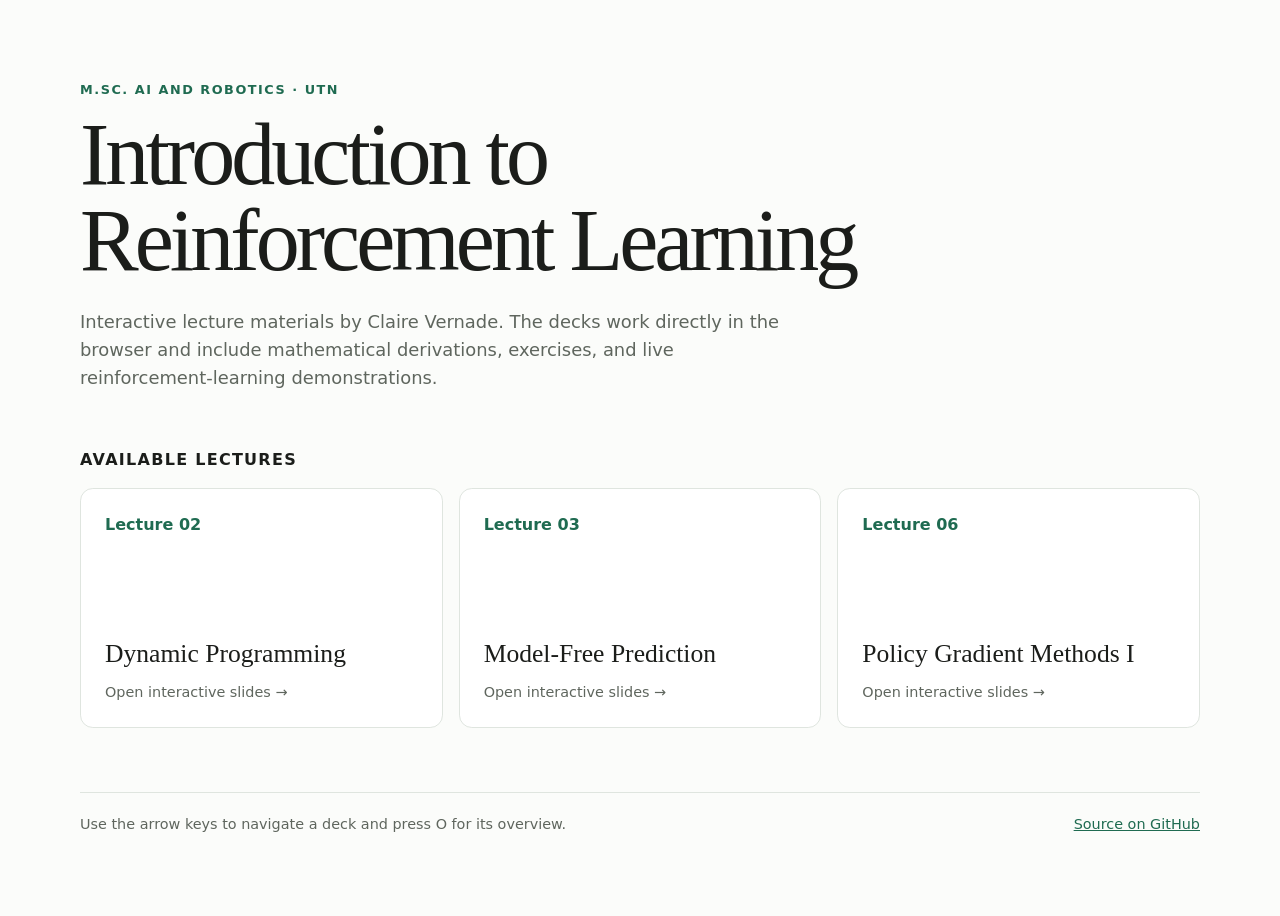
==== index.html @ d0aaf05c "Publish Introduction to Reinforcement Learning materials" ====
<!doctype html>
<html lang="en">
  <head>
    <meta charset="utf-8" />
    <meta name="viewport" content="width=device-width, initial-scale=1" />
    <meta name="description" content="Interactive lecture materials for Introduction to Reinforcement Learning at UTN." />
    <title>Introduction to Reinforcement Learning · Claire Vernade</title>
    <style>
      :root {
        color-scheme: light;
        --ink: #1b1d1a;
        --muted: #5f665e;
        --green: #1f6b51;
        --green-soft: #e9f2ed;
        --line: #dfe5df;
        --paper: #fbfcfa;
      }

      * {
        box-sizing: border-box;
      }

      body {
        margin: 0;
        background: var(--paper);
        color: var(--ink);
        font-family: Inter, ui-sans-serif, system-ui, -apple-system, BlinkMacSystemFont, "Segoe UI", sans-serif;
        line-height: 1.55;
      }

      main {
        width: min(70rem, calc(100% - 2rem));
        margin: 0 auto;
        padding: 5rem 0;
      }

      .eyebrow {
        margin: 0 0 0.75rem;
        color: var(--green);
        font-size: 0.8rem;
        font-weight: 750;
        letter-spacing: 0.12em;
        text-transform: uppercase;
      }

      h1 {
        max-width: 18ch;
        margin: 0;
        font-family: Georgia, "Times New Roman", serif;
        font-size: clamp(2.5rem, 7vw, 5.5rem);
        font-weight: 500;
        letter-spacing: -0.045em;
        line-height: 0.98;
      }

      .intro {
        max-width: 44rem;
        margin: 1.5rem 0 3.5rem;
        color: var(--muted);
        font-size: 1.12rem;
      }

      h2 {
        margin: 0 0 1rem;
        font-size: 1rem;
        letter-spacing: 0.08em;
        text-transform: uppercase;
      }

      .lectures {
        display: grid;
        grid-template-columns: repeat(3, minmax(0, 1fr));
        gap: 1rem;
      }

      .lecture {
        display: flex;
        min-height: 15rem;
        flex-direction: column;
        padding: 1.5rem;
        border: 1px solid var(--line);
        border-radius: 0.8rem;
        background: white;
        color: inherit;
        text-decoration: none;
        transition:
          transform 160ms ease,
          border-color 160ms ease,
          box-shadow 160ms ease;
      }

      .lecture:hover,
      .lecture:focus-visible {
        border-color: var(--green);
        box-shadow: 0 0.75rem 2rem rgb(31 107 81 / 10%);
        transform: translateY(-0.2rem);
      }

      .number {
        color: var(--green);
        font-weight: 700;
      }

      .lecture h3 {
        margin: auto 0 0.75rem;
        font-family: Georgia, "Times New Roman", serif;
        font-size: 1.6rem;
        font-weight: 500;
        line-height: 1.12;
      }

      .lecture span:last-child {
        color: var(--muted);
        font-size: 0.9rem;
      }

      footer {
        display: flex;
        justify-content: space-between;
        gap: 1rem;
        margin-top: 4rem;
        padding-top: 1.25rem;
        border-top: 1px solid var(--line);
        color: var(--muted);
        font-size: 0.9rem;
      }

      footer a {
        color: var(--green);
      }

      @media (max-width: 48rem) {
        main {
          padding: 3rem 0;
        }

        .lectures {
          grid-template-columns: 1fr;
        }

        .lecture {
          min-height: 11rem;
        }

        footer {
          flex-direction: column;
        }
      }
    </style>
  </head>
  <body>
    <main>
      <header>
        <p class="eyebrow">M.Sc. AI and Robotics · UTN</p>
        <h1>Introduction to Reinforcement Learning</h1>
        <p class="intro">
          Interactive lecture materials by Claire Vernade. The decks work directly in the browser and include mathematical derivations, exercises, and live reinforcement-learning demonstrations.
        </p>
      </header>

      <section aria-labelledby="available-lectures">
        <h2 id="available-lectures">Available lectures</h2>
        <div class="lectures">
          <a class="lecture" href="lecture-02-dynamic-programming/">
            <span class="number">Lecture 02</span>
            <h3>Dynamic Programming</h3>
            <span>Open interactive slides →</span>
          </a>
          <a class="lecture" href="lecture-03-model-free-prediction/">
            <span class="number">Lecture 03</span>
            <h3>Model-Free Prediction</h3>
            <span>Open interactive slides →</span>
          </a>
          <a class="lecture" href="lecture-06-policy-gradient-1/">
            <span class="number">Lecture 06</span>
            <h3>Policy Gradient Methods I</h3>
            <span>Open interactive slides →</span>
          </a>
        </div>
      </section>

      <footer>
        <span>Use the arrow keys to navigate a deck and press O for its overview.</span>
        <a href="https://github.com/vernadelab/intro-rl">Source on GitHub</a>
      </footer>
    </main>
  </body>
</html>
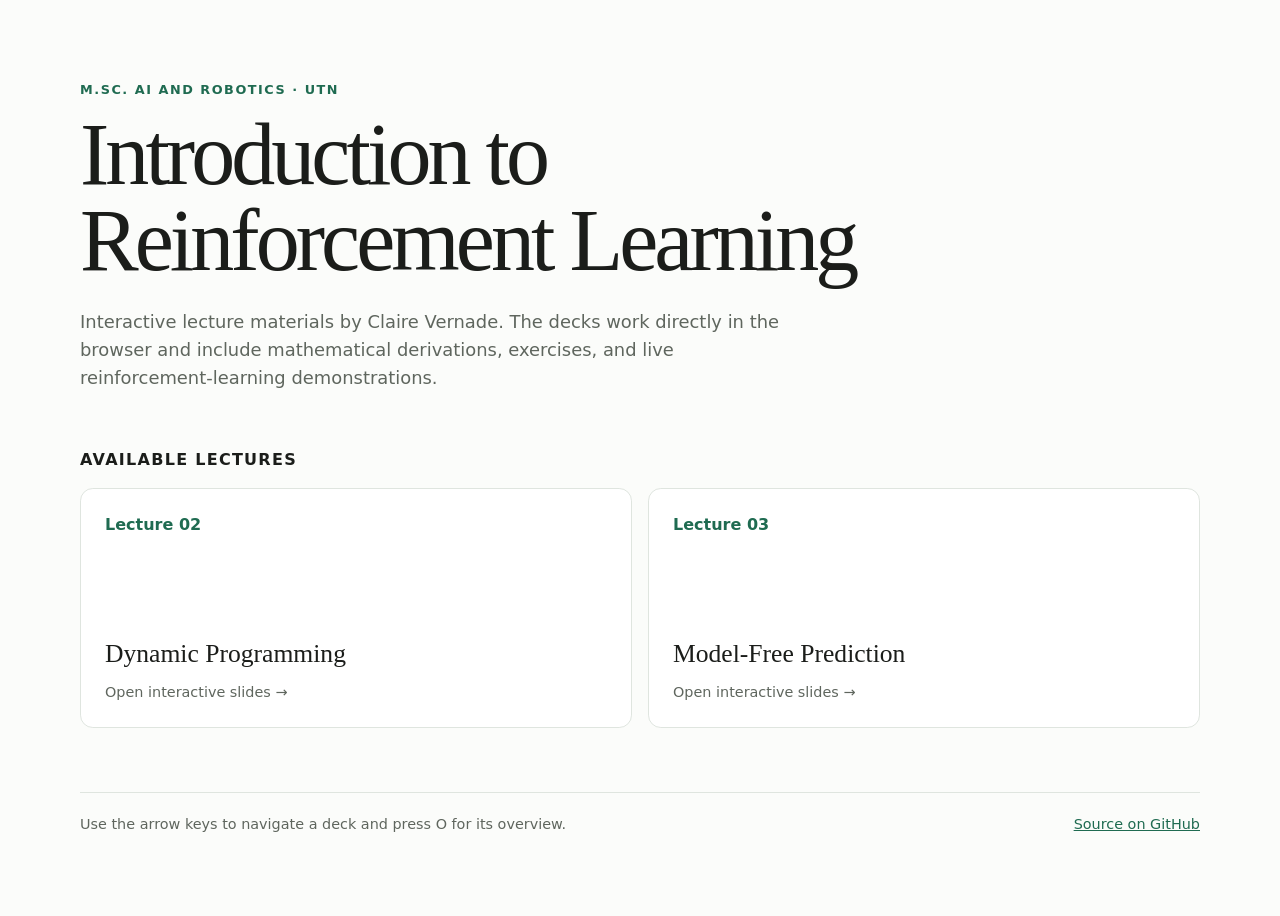
==== commit 288f67d0: "Hide unfinished policy gradient lecture" ====
--- a/index.html
+++ b/index.html
@@ -69,7 +69,7 @@
 
       .lectures {
         display: grid;
-        grid-template-columns: repeat(3, minmax(0, 1fr));
+        grid-template-columns: repeat(2, minmax(0, 1fr));
         gap: 1rem;
       }
 
@@ -171,11 +171,6 @@
             <h3>Model-Free Prediction</h3>
             <span>Open interactive slides →</span>
           </a>
-          <a class="lecture" href="lecture-06-policy-gradient-1/">
-            <span class="number">Lecture 06</span>
-            <h3>Policy Gradient Methods I</h3>
-            <span>Open interactive slides →</span>
-          </a>
         </div>
       </section>
 
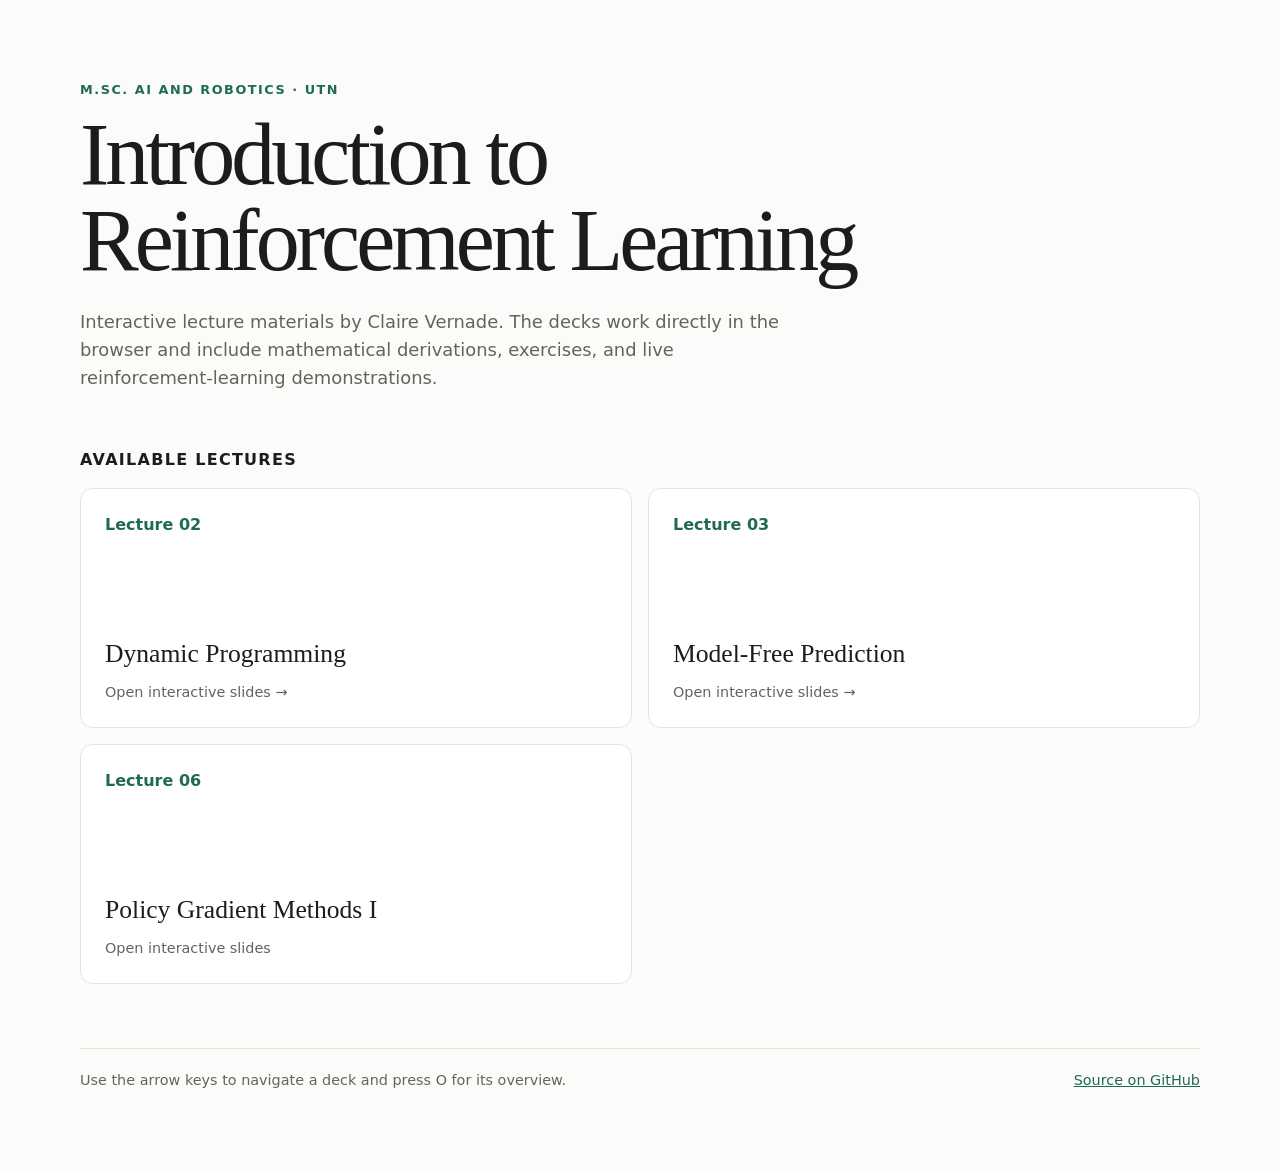
==== commit d612a734: "Publish Policy Gradient Methods I lecture" ====
--- a/index.html
+++ b/index.html
@@ -171,6 +171,11 @@
             <h3>Model-Free Prediction</h3>
             <span>Open interactive slides →</span>
           </a>
+          <a class="lecture" href="lecture-06-policy-gradient-1/">
+            <span class="number">Lecture 06</span>
+            <h3>Policy Gradient Methods I</h3>
+            <span>Open interactive slides</span>
+          </a>
         </div>
       </section>
 
